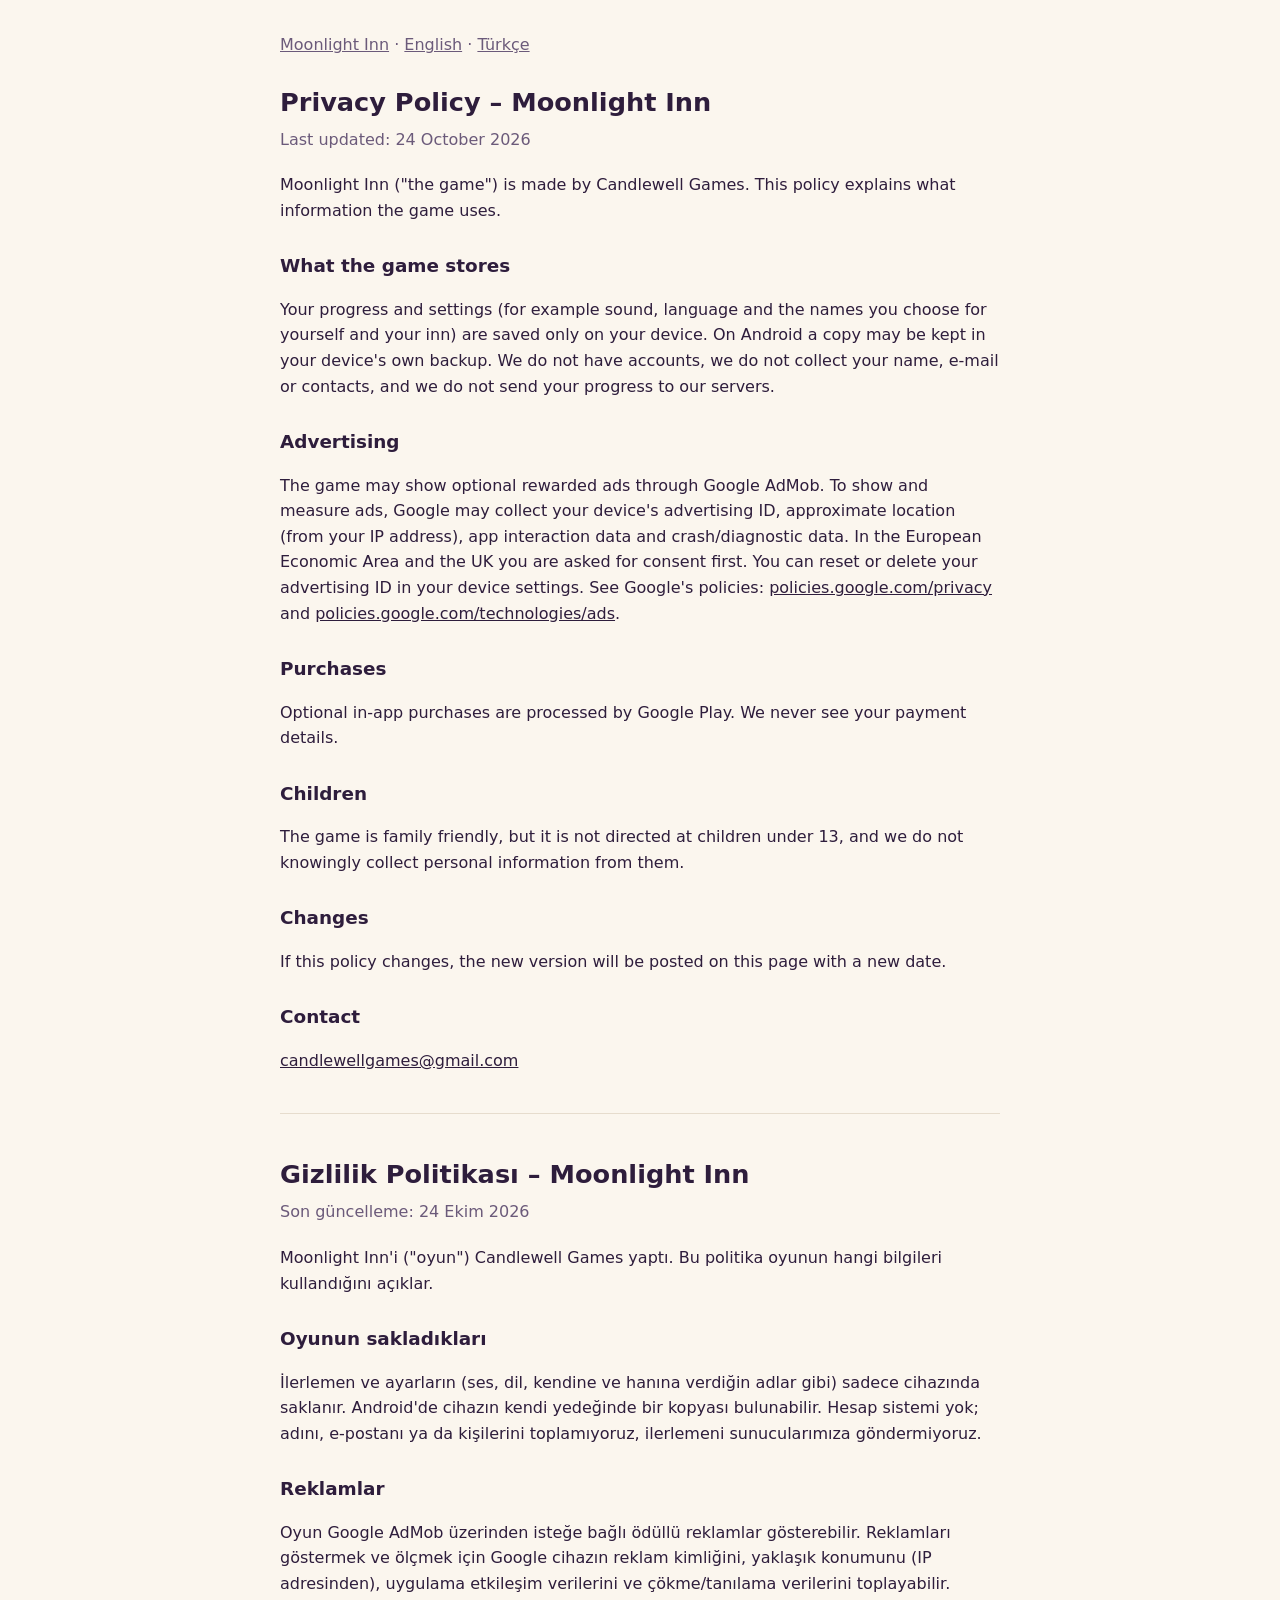
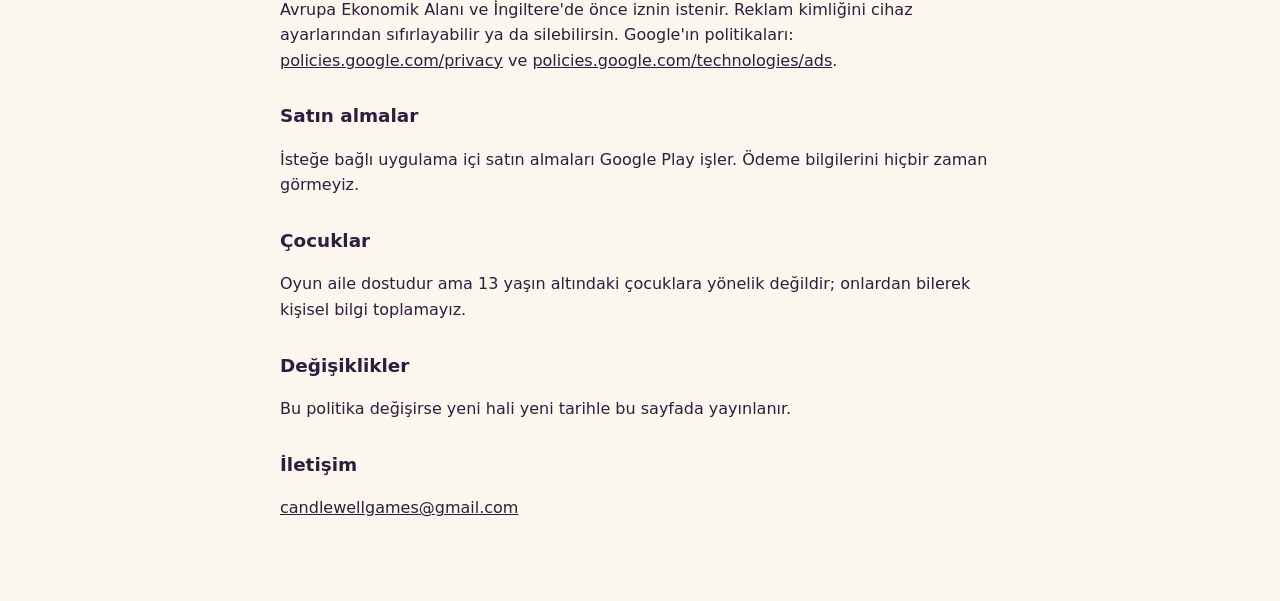
==== privacy/index.html @ 7ec019c8 "First site: home + privacy" ====
<!doctype html>
<html lang="en">
<head>
<meta charset="utf-8">
<meta name="viewport" content="width=device-width, initial-scale=1">
<title>Moonlight Inn – Privacy Policy</title>
<style>
  :root { --bg: #fbf6ee; --ink: #2e1d3c; --soft: #6b5a7a; --line: #e6dccd; }
  @media (prefers-color-scheme: dark) { :root { --bg: #1b1424; --ink: #f2e9ff; --soft: #b9a8cc; --line: #3a2d4a; } }
  body { margin: 0; background: var(--bg); color: var(--ink); font: 16px/1.6 system-ui, -apple-system, "Segoe UI", sans-serif; }
  main { max-width: 720px; margin: 0 auto; padding: 32px 16px 64px; }
  h1 { font-size: 1.6rem; margin: 0 0 4px; } h2 { font-size: 1.15rem; margin: 28px 0 6px; }
  .date { color: var(--soft); margin: 0 0 20px; } hr { border: 0; border-top: 1px solid var(--line); margin: 40px 0; }
  a { color: inherit; } nav { margin-bottom: 24px; color: var(--soft); }
</style>
</head>
<body>
<main>
<nav><a href="/">Moonlight Inn</a> · <a href="#en">English</a> · <a href="#tr">Türkçe</a></nav>

<section id="en" lang="en">
<h1>Privacy Policy – Moonlight Inn</h1>
<p class="date">Last updated: 24 October 2026</p>
<p>Moonlight Inn ("the game") is made by Candlewell Games. This policy explains what information the game uses.</p>
<h2>What the game stores</h2>
<p>Your progress and settings (for example sound, language and the names you choose for yourself and your inn) are saved only on your device. On Android a copy may be kept in your device's own backup. We do not have accounts, we do not collect your name, e-mail or contacts, and we do not send your progress to our servers.</p>
<h2>Advertising</h2>
<p>The game may show optional rewarded ads through Google AdMob. To show and measure ads, Google may collect your device's advertising ID, approximate location (from your IP address), app interaction data and crash/diagnostic data. In the European Economic Area and the UK you are asked for consent first. You can reset or delete your advertising ID in your device settings. See Google's policies: <a href="https://policies.google.com/privacy">policies.google.com/privacy</a> and <a href="https://policies.google.com/technologies/ads">policies.google.com/technologies/ads</a>.</p>
<h2>Purchases</h2>
<p>Optional in-app purchases are processed by Google Play. We never see your payment details.</p>
<h2>Children</h2>
<p>The game is family friendly, but it is not directed at children under 13, and we do not knowingly collect personal information from them.</p>
<h2>Changes</h2>
<p>If this policy changes, the new version will be posted on this page with a new date.</p>
<h2>Contact</h2>
<p><a href="mailto:candlewellgames@gmail.com">candlewellgames@gmail.com</a></p>
</section>

<hr>

<section id="tr" lang="tr">
<h1>Gizlilik Politikası – Moonlight Inn</h1>
<p class="date">Son güncelleme: 24 Ekim 2026</p>
<p>Moonlight Inn'i ("oyun") Candlewell Games yaptı. Bu politika oyunun hangi bilgileri kullandığını açıklar.</p>
<h2>Oyunun sakladıkları</h2>
<p>İlerlemen ve ayarların (ses, dil, kendine ve hanına verdiğin adlar gibi) sadece cihazında saklanır. Android'de cihazın kendi yedeğinde bir kopyası bulunabilir. Hesap sistemi yok; adını, e-postanı ya da kişilerini toplamıyoruz, ilerlemeni sunucularımıza göndermiyoruz.</p>
<h2>Reklamlar</h2>
<p>Oyun Google AdMob üzerinden isteğe bağlı ödüllü reklamlar gösterebilir. Reklamları göstermek ve ölçmek için Google cihazın reklam kimliğini, yaklaşık konumunu (IP adresinden), uygulama etkileşim verilerini ve çökme/tanılama verilerini toplayabilir. Avrupa Ekonomik Alanı ve İngiltere'de önce iznin istenir. Reklam kimliğini cihaz ayarlarından sıfırlayabilir ya da silebilirsin. Google'ın politikaları: <a href="https://policies.google.com/privacy">policies.google.com/privacy</a> ve <a href="https://policies.google.com/technologies/ads">policies.google.com/technologies/ads</a>.</p>
<h2>Satın almalar</h2>
<p>İsteğe bağlı uygulama içi satın almaları Google Play işler. Ödeme bilgilerini hiçbir zaman görmeyiz.</p>
<h2>Çocuklar</h2>
<p>Oyun aile dostudur ama 13 yaşın altındaki çocuklara yönelik değildir; onlardan bilerek kişisel bilgi toplamayız.</p>
<h2>Değişiklikler</h2>
<p>Bu politika değişirse yeni hali yeni tarihle bu sayfada yayınlanır.</p>
<h2>İletişim</h2>
<p><a href="mailto:candlewellgames@gmail.com">candlewellgames@gmail.com</a></p>
</section>
</main>
</body>
</html>
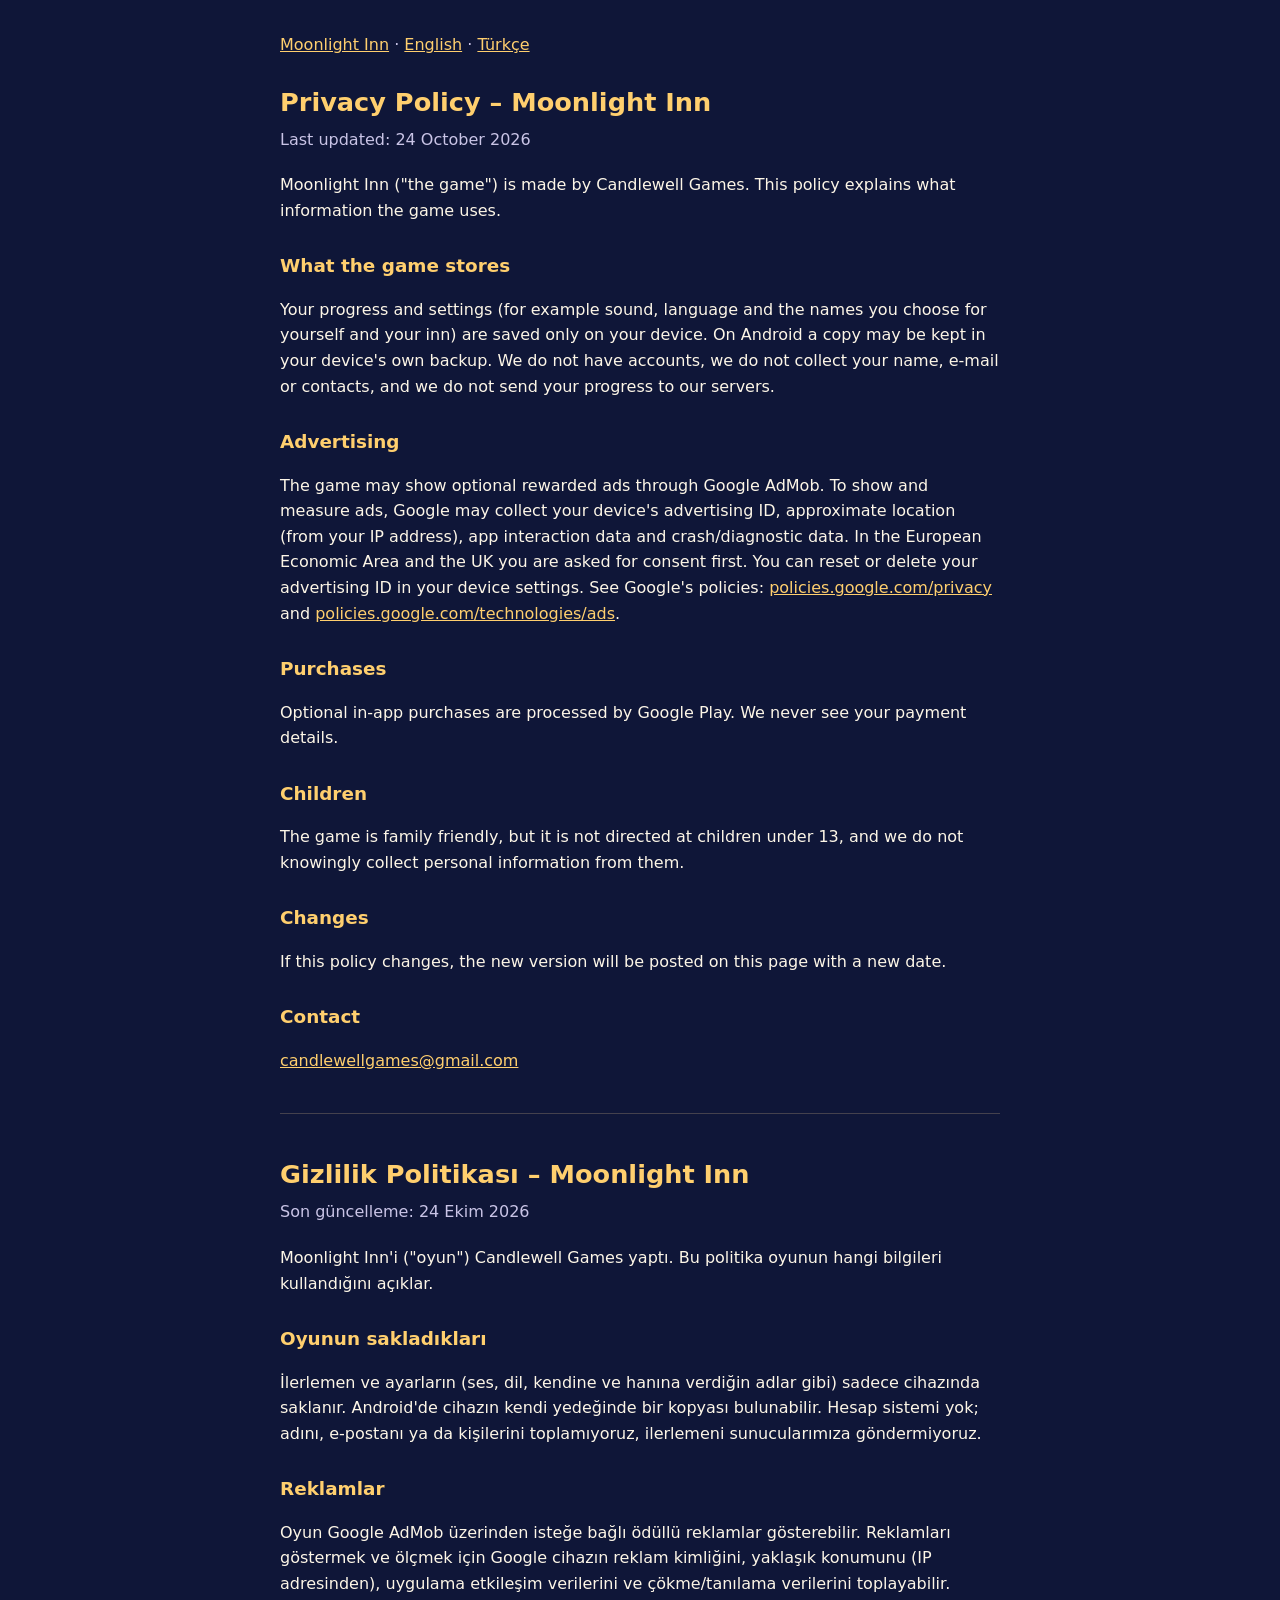
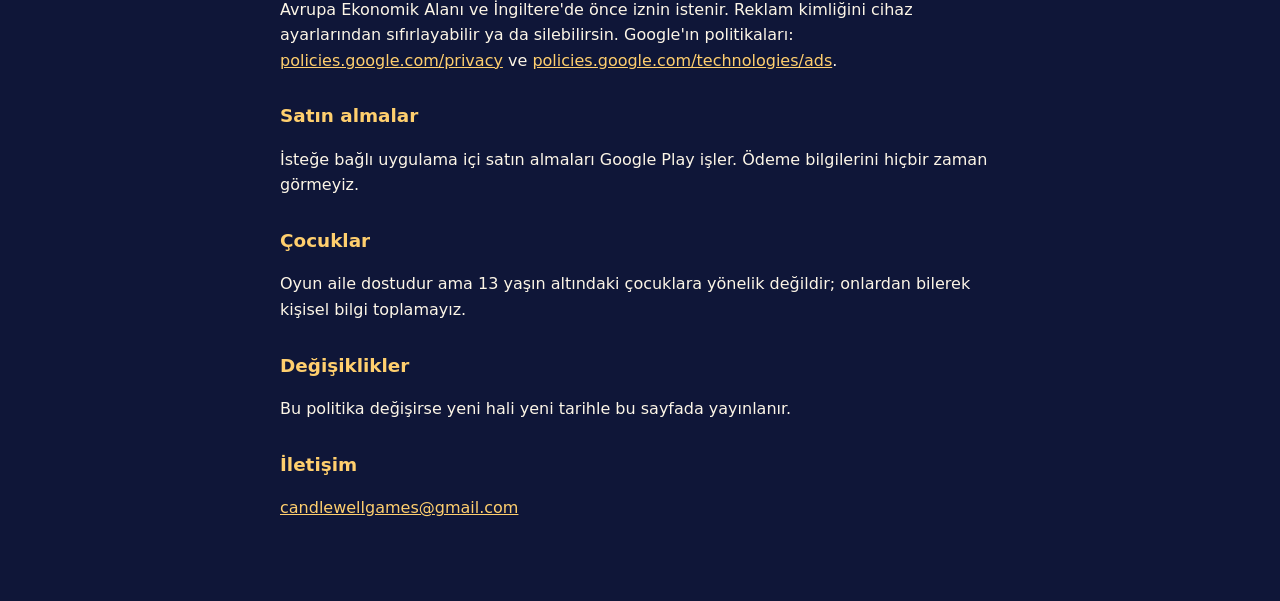
==== commit 1df2c822: "Redesign with key art" ====
--- a/privacy/index.html
+++ b/privacy/index.html
@@ -4,14 +4,15 @@
 <meta charset="utf-8">
 <meta name="viewport" content="width=device-width, initial-scale=1">
 <title>Moonlight Inn – Privacy Policy</title>
+<link rel="stylesheet" href="../fonts/fonts.css">
+<link rel="icon" href="../logo.png">
 <style>
-  :root { --bg: #fbf6ee; --ink: #2e1d3c; --soft: #6b5a7a; --line: #e6dccd; }
-  @media (prefers-color-scheme: dark) { :root { --bg: #1b1424; --ink: #f2e9ff; --soft: #b9a8cc; --line: #3a2d4a; } }
-  body { margin: 0; background: var(--bg); color: var(--ink); font: 16px/1.6 system-ui, -apple-system, "Segoe UI", sans-serif; }
+  :root { --bg: #0f1638; --ink: #fdf6e7; --soft: #c9c4e6; --line: rgba(255,220,150,.22); }
+  body { margin: 0; background: var(--bg); color: var(--ink); font: 16px/1.6 'Fredoka', system-ui, sans-serif; }
   main { max-width: 720px; margin: 0 auto; padding: 32px 16px 64px; }
   h1 { font-size: 1.6rem; margin: 0 0 4px; } h2 { font-size: 1.15rem; margin: 28px 0 6px; }
   .date { color: var(--soft); margin: 0 0 20px; } hr { border: 0; border-top: 1px solid var(--line); margin: 40px 0; }
-  a { color: inherit; } nav { margin-bottom: 24px; color: var(--soft); }
+  a { color: #ffcf6e; } h1, h2 { color: #ffcf6e; font-weight: 600; } nav { margin-bottom: 24px; color: var(--soft); }
 </style>
 </head>
 <body>
--- a/fonts/fonts.css
+++ b/fonts/fonts.css
@@ -0,0 +1,17 @@
+/* Moonlight Inn – local fonts (SIL OFL 1.1, see OFL-*.txt). Same faces the game loads from Google Fonts. */
+@font-face { font-family: 'Fredoka'; font-style: normal; font-weight: 400 700; font-display: swap;
+  src: url(fredoka-latin.woff2) format('woff2');
+  unicode-range: U+0000-00FF, U+0131, U+0152-0153, U+02BB-02BC, U+02C6, U+02DA, U+02DC, U+0304, U+0308, U+0329, U+2000-206F, U+20AC, U+2122, U+2191, U+2193, U+2212, U+2215, U+FEFF, U+FFFD; }
+@font-face { font-family: 'Fredoka'; font-style: normal; font-weight: 400 700; font-display: swap;
+  src: url(fredoka-latin-ext.woff2) format('woff2');
+  unicode-range: U+0100-02BA, U+02BD-02C5, U+02C7-02CC, U+02CE-02D7, U+02DD-02FF, U+0304, U+0308, U+0329, U+1D00-1DBF, U+1E00-1E9F, U+1EF2-1EFF, U+2020, U+20A0-20AB, U+20AD-20C4, U+2113, U+2C60-2C7F, U+A720-A7FF; }
+/* Fredoka TR ONLY for Ş ş Ğ ğ: Fredoka's own letters + Baloo 2's thicker cedilla/breve (tools/make_fredoka_tr.py; Fredoka's marks are hairline-thin) */
+@font-face { font-family: 'Fredoka TR'; font-style: normal; font-weight: 300 549; font-display: swap;
+  src: url(fredoka-tr-500.woff2) format('woff2');
+  unicode-range: U+011E-011F, U+015E-015F; }
+@font-face { font-family: 'Fredoka TR'; font-style: normal; font-weight: 550 649; font-display: swap;
+  src: url(fredoka-tr-600.woff2) format('woff2');
+  unicode-range: U+011E-011F, U+015E-015F; }
+@font-face { font-family: 'Fredoka TR'; font-style: normal; font-weight: 650 900; font-display: swap;
+  src: url(fredoka-tr-700.woff2) format('woff2');
+  unicode-range: U+011E-011F, U+015E-015F; }
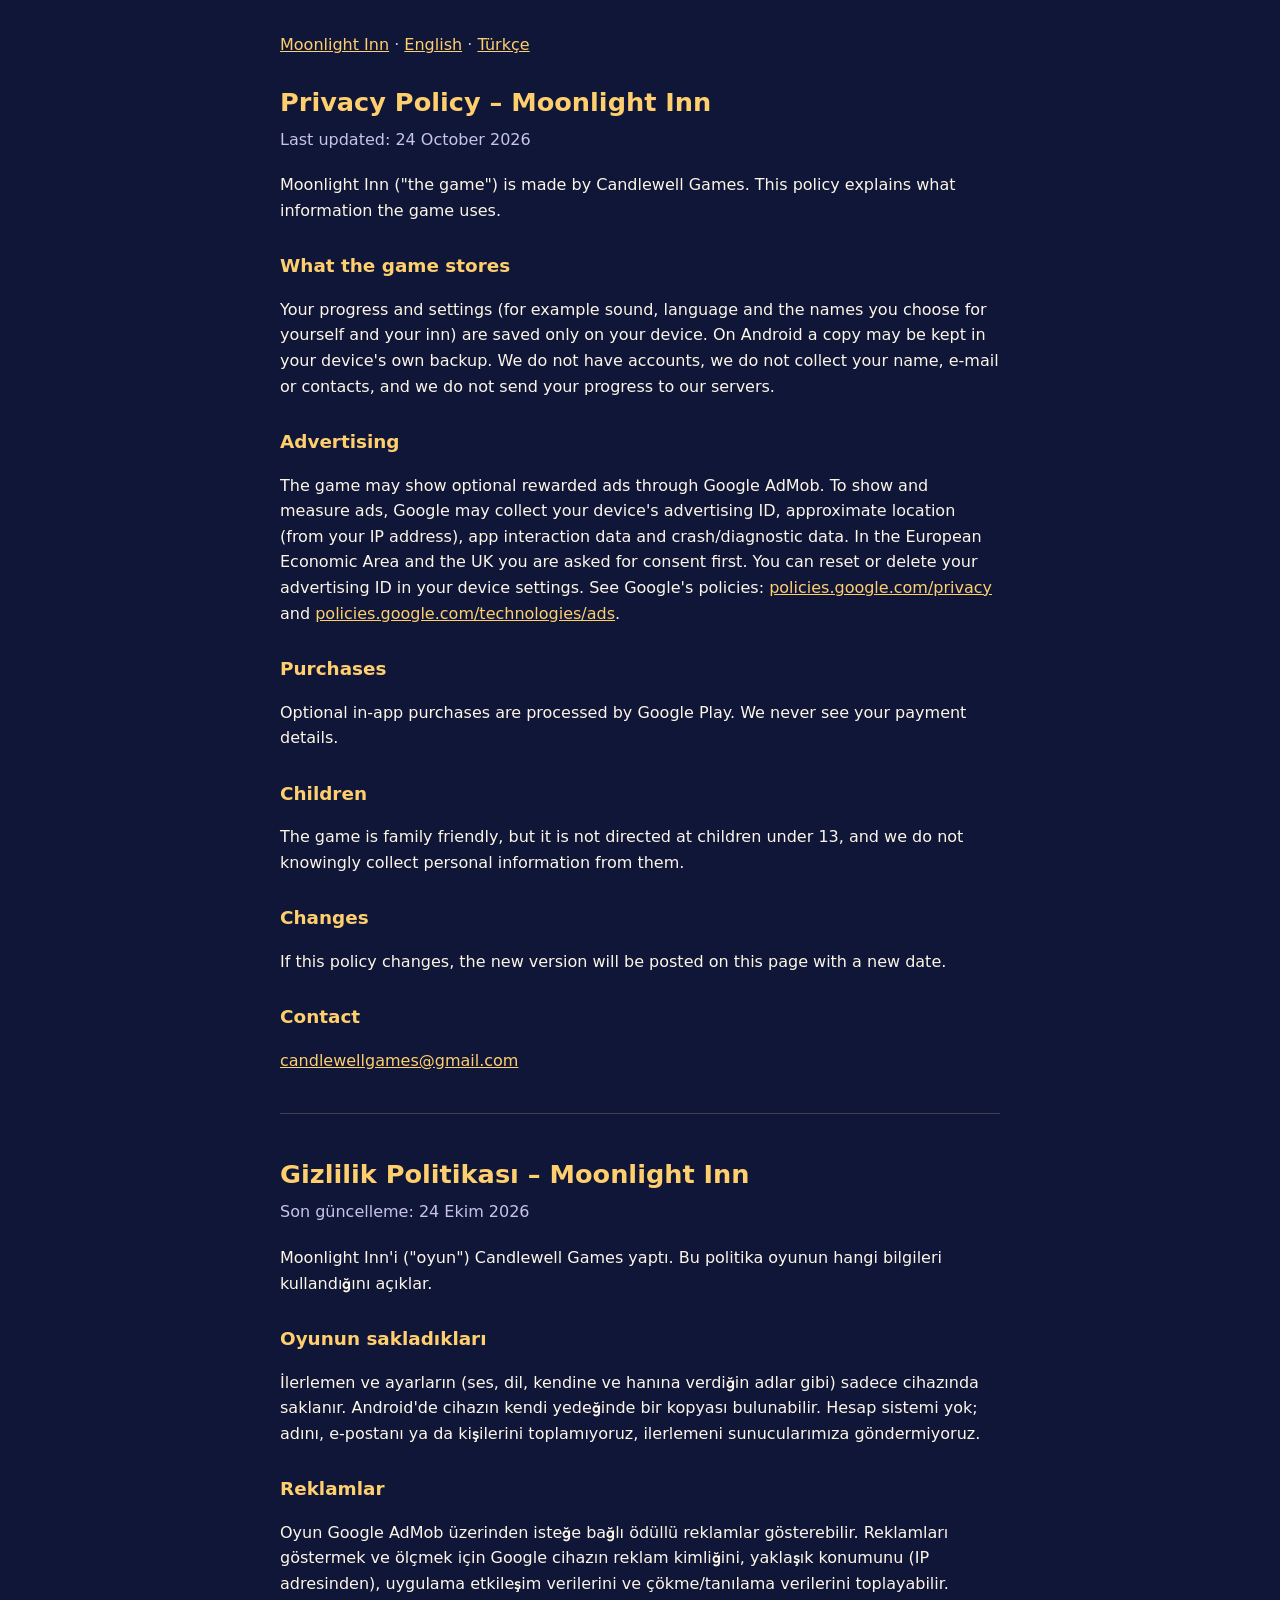
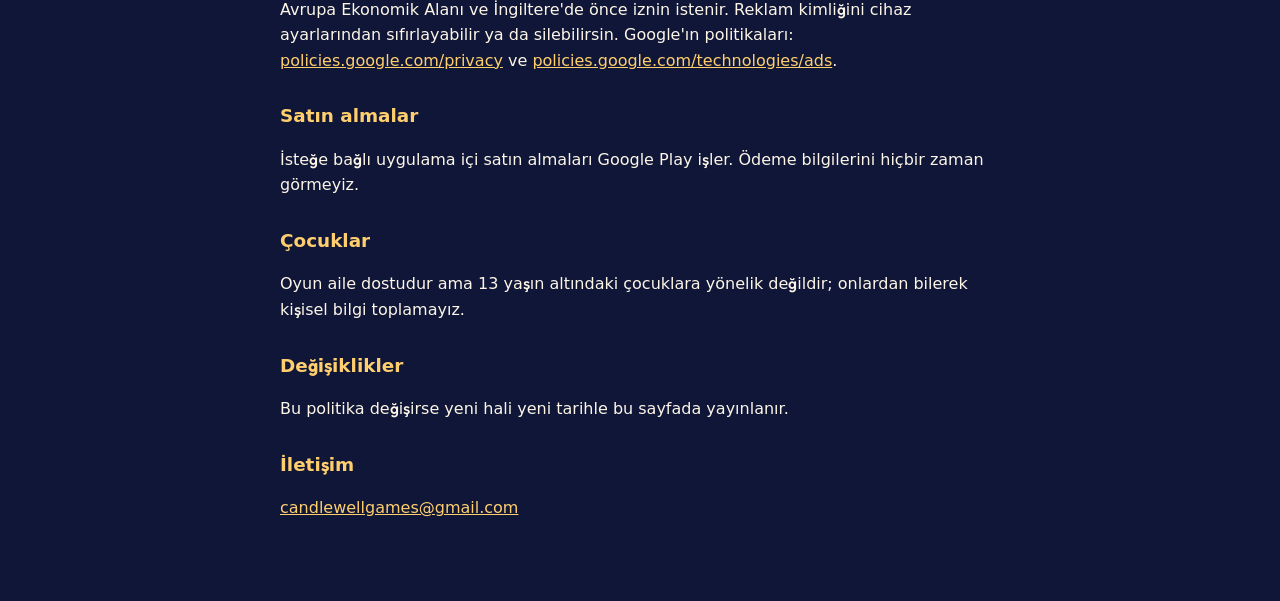
==== commit e37dabf9: "Badge language fix, game icons, Fredoka TR" ====
--- a/privacy/index.html
+++ b/privacy/index.html
@@ -8,7 +8,7 @@
 <link rel="icon" href="../logo.png">
 <style>
   :root { --bg: #0f1638; --ink: #fdf6e7; --soft: #c9c4e6; --line: rgba(255,220,150,.22); }
-  body { margin: 0; background: var(--bg); color: var(--ink); font: 16px/1.6 'Fredoka', system-ui, sans-serif; }
+  body { margin: 0; background: var(--bg); color: var(--ink); font: 16px/1.6 "Fredoka TR", 'Fredoka', system-ui, sans-serif; }
   main { max-width: 720px; margin: 0 auto; padding: 32px 16px 64px; }
   h1 { font-size: 1.6rem; margin: 0 0 4px; } h2 { font-size: 1.15rem; margin: 28px 0 6px; }
   .date { color: var(--soft); margin: 0 0 20px; } hr { border: 0; border-top: 1px solid var(--line); margin: 40px 0; }
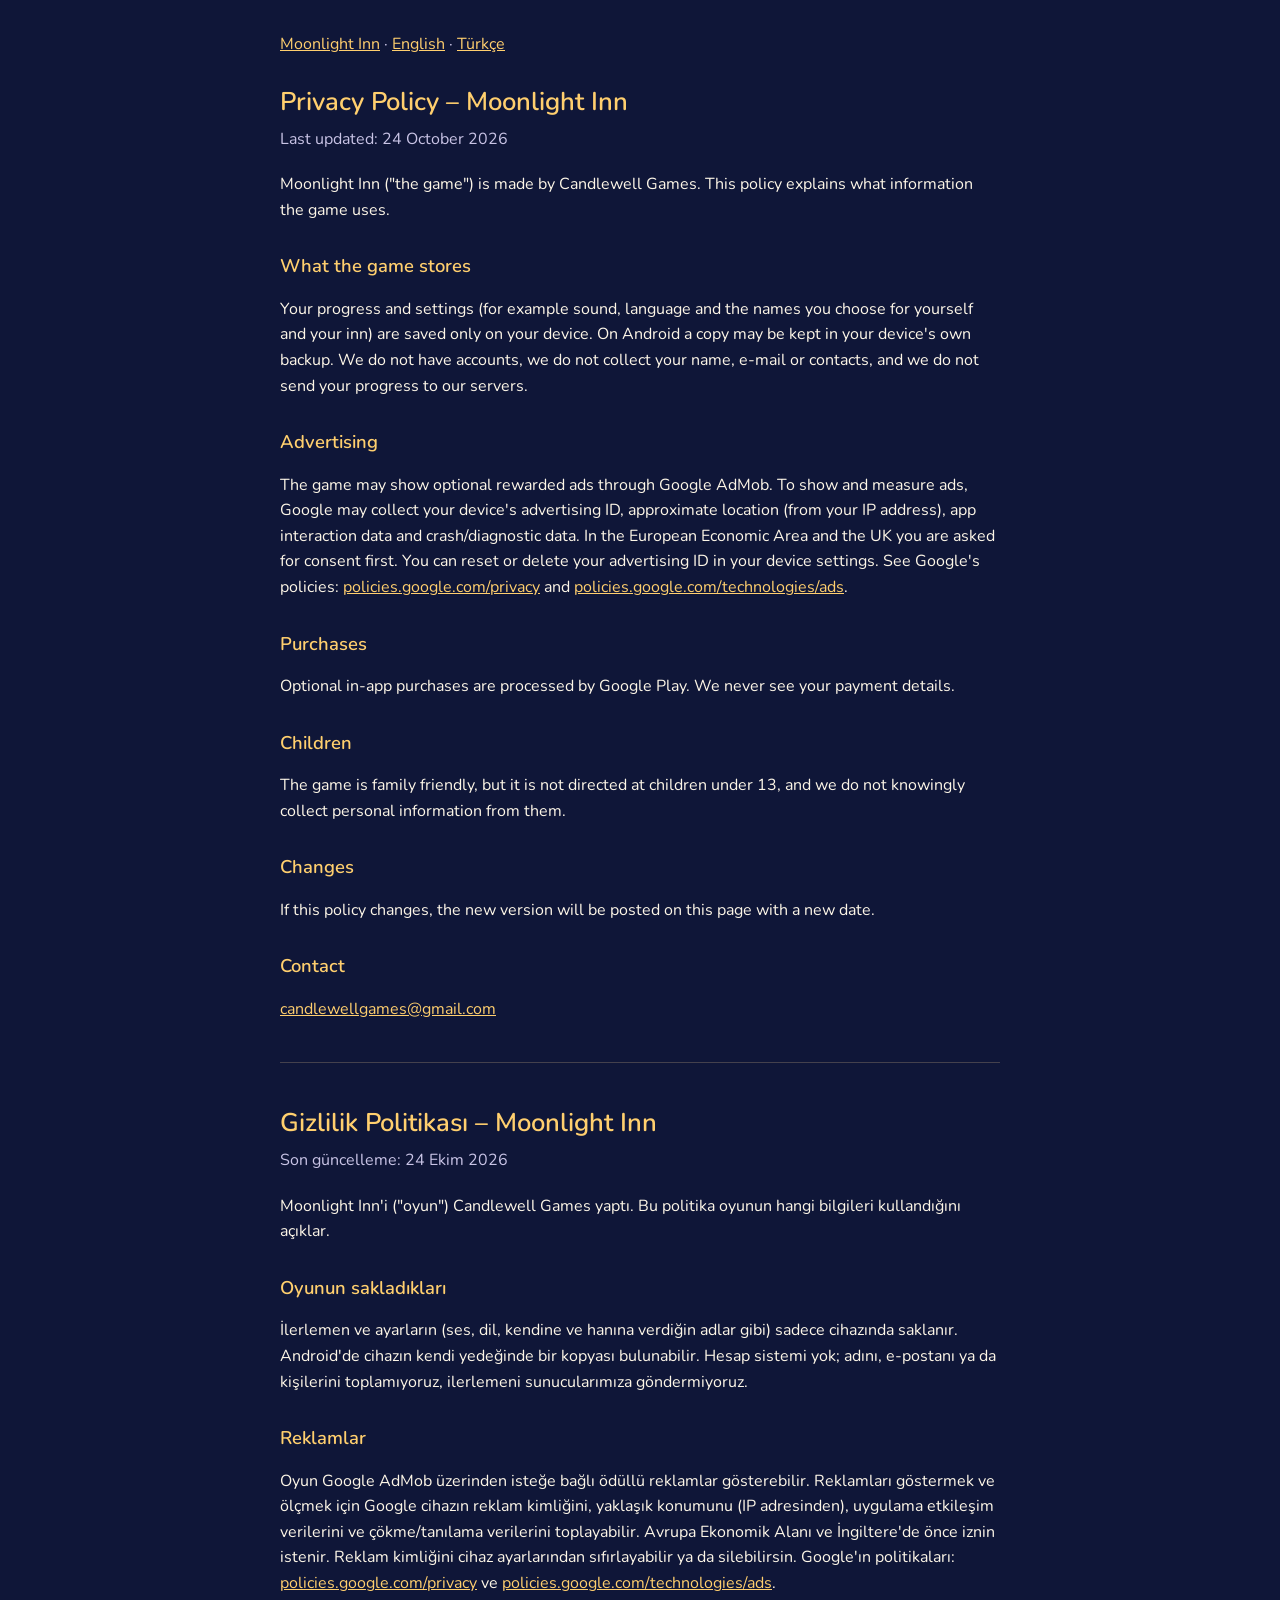
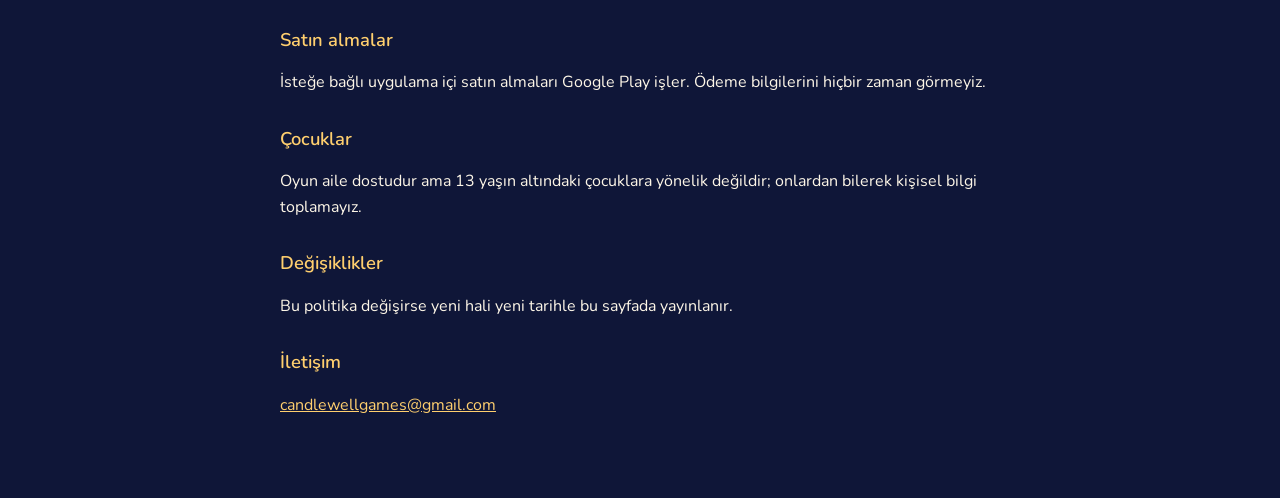
==== commit de6e3792: "Font: Nunito" ====
--- a/privacy/index.html
+++ b/privacy/index.html
@@ -8,7 +8,7 @@
 <link rel="icon" href="../logo.png">
 <style>
   :root { --bg: #0f1638; --ink: #fdf6e7; --soft: #c9c4e6; --line: rgba(255,220,150,.22); }
-  body { margin: 0; background: var(--bg); color: var(--ink); font: 16px/1.6 "Fredoka TR", 'Fredoka', system-ui, sans-serif; }
+  body { margin: 0; background: var(--bg); color: var(--ink); font: 16px/1.6 'Nunito', system-ui, sans-serif; }
   main { max-width: 720px; margin: 0 auto; padding: 32px 16px 64px; }
   h1 { font-size: 1.6rem; margin: 0 0 4px; } h2 { font-size: 1.15rem; margin: 28px 0 6px; }
   .date { color: var(--soft); margin: 0 0 20px; } hr { border: 0; border-top: 1px solid var(--line); margin: 40px 0; }
--- a/fonts/fonts.css
+++ b/fonts/fonts.css
@@ -1,17 +1,18 @@
-/* Moonlight Inn – local fonts (SIL OFL 1.1, see OFL-*.txt). Same faces the game loads from Google Fonts. */
-@font-face { font-family: 'Fredoka'; font-style: normal; font-weight: 400 700; font-display: swap;
-  src: url(fredoka-latin.woff2) format('woff2');
-  unicode-range: U+0000-00FF, U+0131, U+0152-0153, U+02BB-02BC, U+02C6, U+02DA, U+02DC, U+0304, U+0308, U+0329, U+2000-206F, U+20AC, U+2122, U+2191, U+2193, U+2212, U+2215, U+FEFF, U+FFFD; }
-@font-face { font-family: 'Fredoka'; font-style: normal; font-weight: 400 700; font-display: swap;
-  src: url(fredoka-latin-ext.woff2) format('woff2');
-  unicode-range: U+0100-02BA, U+02BD-02C5, U+02C7-02CC, U+02CE-02D7, U+02DD-02FF, U+0304, U+0308, U+0329, U+1D00-1DBF, U+1E00-1E9F, U+1EF2-1EFF, U+2020, U+20A0-20AB, U+20AD-20C4, U+2113, U+2C60-2C7F, U+A720-A7FF; }
-/* Fredoka TR ONLY for Ş ş Ğ ğ: Fredoka's own letters + Baloo 2's thicker cedilla/breve (tools/make_fredoka_tr.py; Fredoka's marks are hairline-thin) */
-@font-face { font-family: 'Fredoka TR'; font-style: normal; font-weight: 300 549; font-display: swap;
-  src: url(fredoka-tr-500.woff2) format('woff2');
-  unicode-range: U+011E-011F, U+015E-015F; }
-@font-face { font-family: 'Fredoka TR'; font-style: normal; font-weight: 550 649; font-display: swap;
-  src: url(fredoka-tr-600.woff2) format('woff2');
-  unicode-range: U+011E-011F, U+015E-015F; }
-@font-face { font-family: 'Fredoka TR'; font-style: normal; font-weight: 650 900; font-display: swap;
-  src: url(fredoka-tr-700.woff2) format('woff2');
-  unicode-range: U+011E-011F, U+015E-015F; }
+/* Nunito (SIL OFL 1.1) */
+@font-face {
+  font-family: 'Nunito';
+  font-style: normal;
+  font-weight: 400 800;
+  font-display: swap;
+  src: url(nunito-latin-ext.woff2) format('woff2');
+  unicode-range: U+0100-02BA, U+02BD-02C5, U+02C7-02CC, U+02CE-02D7, U+02DD-02FF, U+0304, U+0308, U+0329, U+1D00-1DBF, U+1E00-1E9F, U+1EF2-1EFF, U+2020, U+20A0-20AB, U+20AD-20C4, U+2113, U+2C60-2C7F, U+A720-A7FF;
+}
+/* Nunito (SIL OFL 1.1) */
+@font-face {
+  font-family: 'Nunito';
+  font-style: normal;
+  font-weight: 400 800;
+  font-display: swap;
+  src: url(nunito-latin.woff2) format('woff2');
+  unicode-range: U+0000-00FF, U+0131, U+0152-0153, U+02BB-02BC, U+02C6, U+02DA, U+02DC, U+0304, U+0308, U+0329, U+2000-206F, U+20AC, U+2122, U+2191, U+2193, U+2212, U+2215, U+FEFF, U+FFFD;
+}
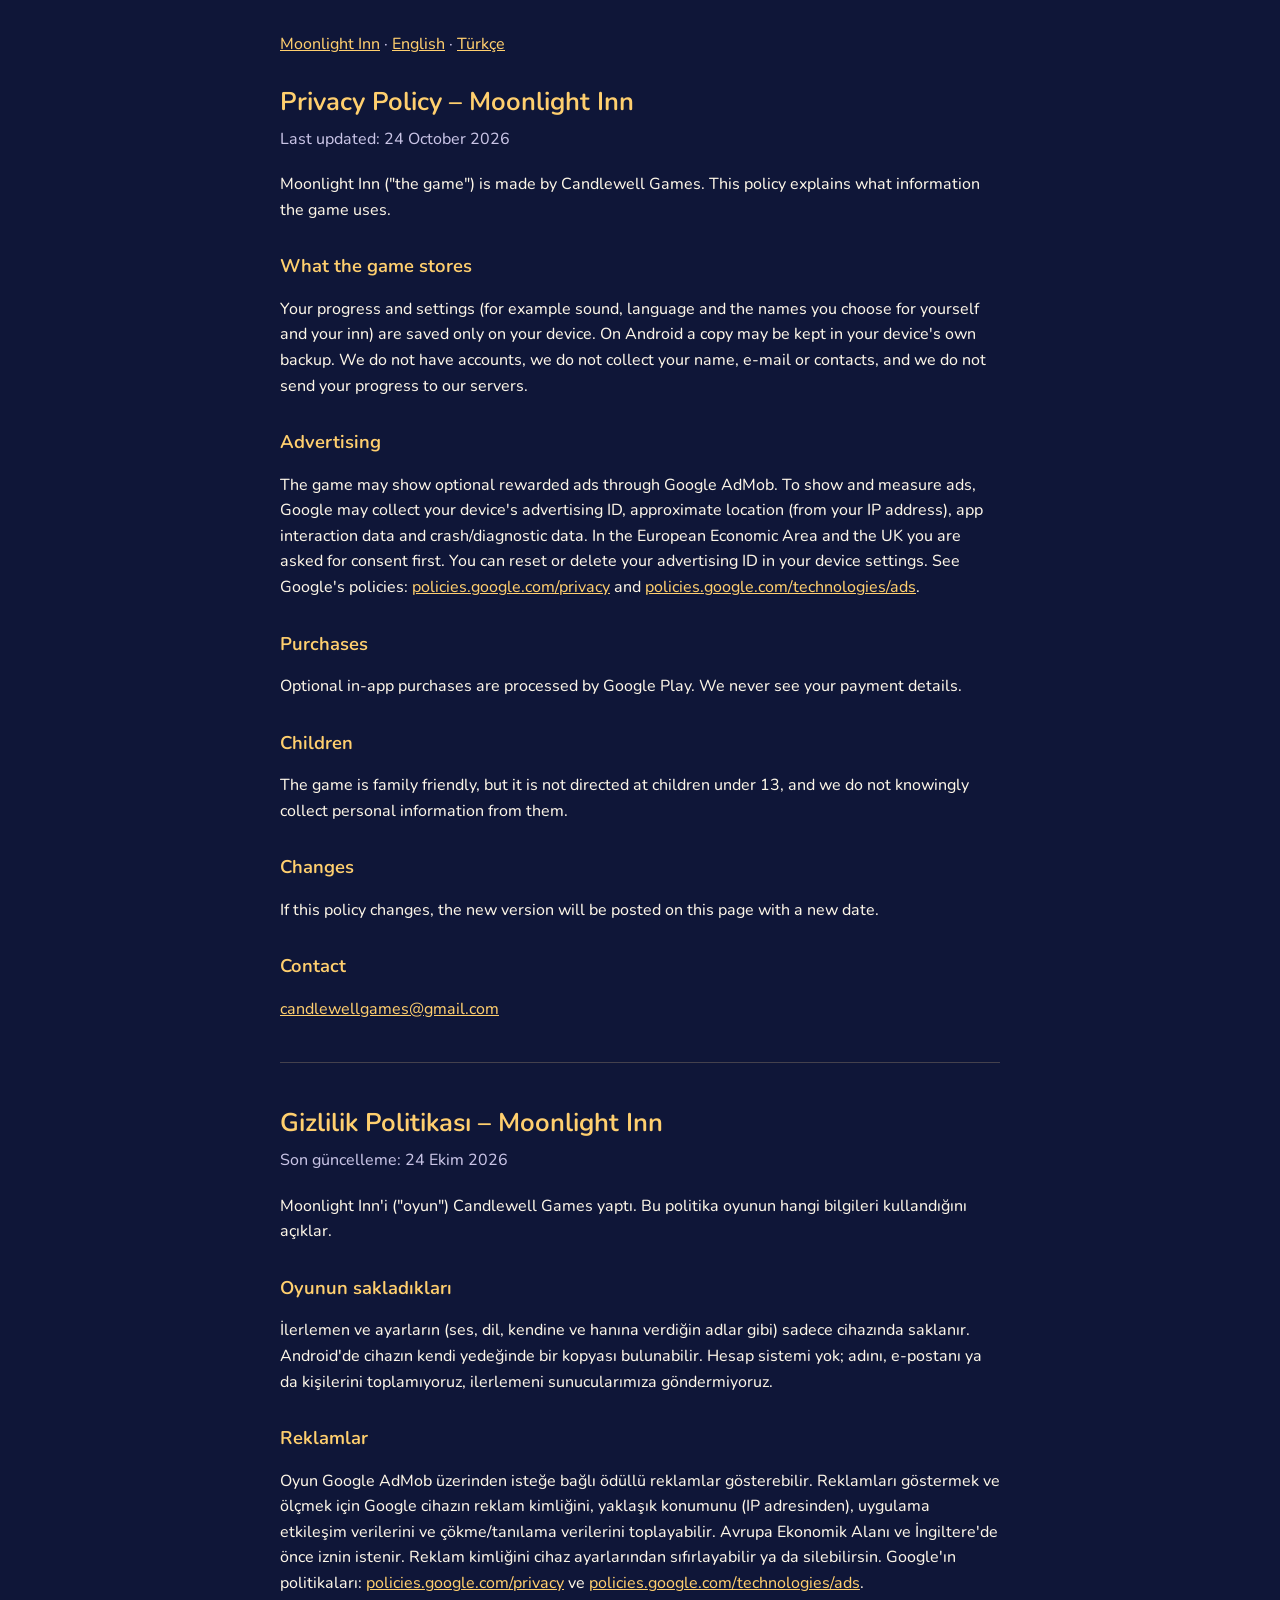
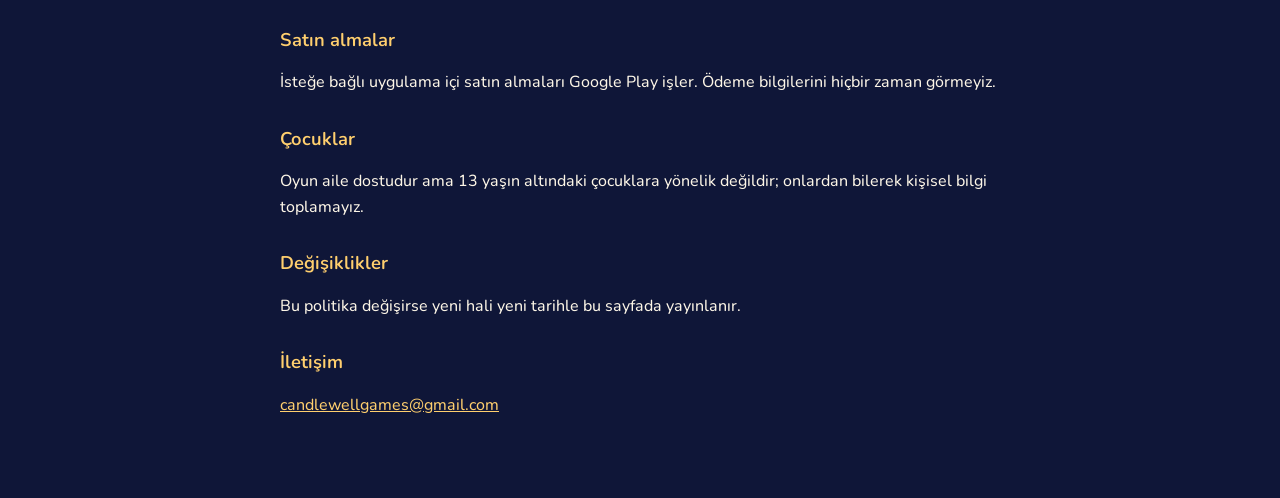
==== commit ff647956: "Nunito one notch heavier like the game" ====
--- a/privacy/index.html
+++ b/privacy/index.html
@@ -8,11 +8,11 @@
 <link rel="icon" href="../logo.png">
 <style>
   :root { --bg: #0f1638; --ink: #fdf6e7; --soft: #c9c4e6; --line: rgba(255,220,150,.22); }
-  body { margin: 0; background: var(--bg); color: var(--ink); font: 16px/1.6 'Nunito', system-ui, sans-serif; }
+  body { margin: 0; background: var(--bg); color: var(--ink); font: 450 16px/1.6 'Nunito', system-ui, sans-serif; }
   main { max-width: 720px; margin: 0 auto; padding: 32px 16px 64px; }
   h1 { font-size: 1.6rem; margin: 0 0 4px; } h2 { font-size: 1.15rem; margin: 28px 0 6px; }
   .date { color: var(--soft); margin: 0 0 20px; } hr { border: 0; border-top: 1px solid var(--line); margin: 40px 0; }
-  a { color: #ffcf6e; } h1, h2 { color: #ffcf6e; font-weight: 600; } nav { margin-bottom: 24px; color: var(--soft); }
+  a { color: #ffcf6e; } h1, h2 { color: #ffcf6e; font-weight: 650; } nav { margin-bottom: 24px; color: var(--soft); }
 </style>
 </head>
 <body>
